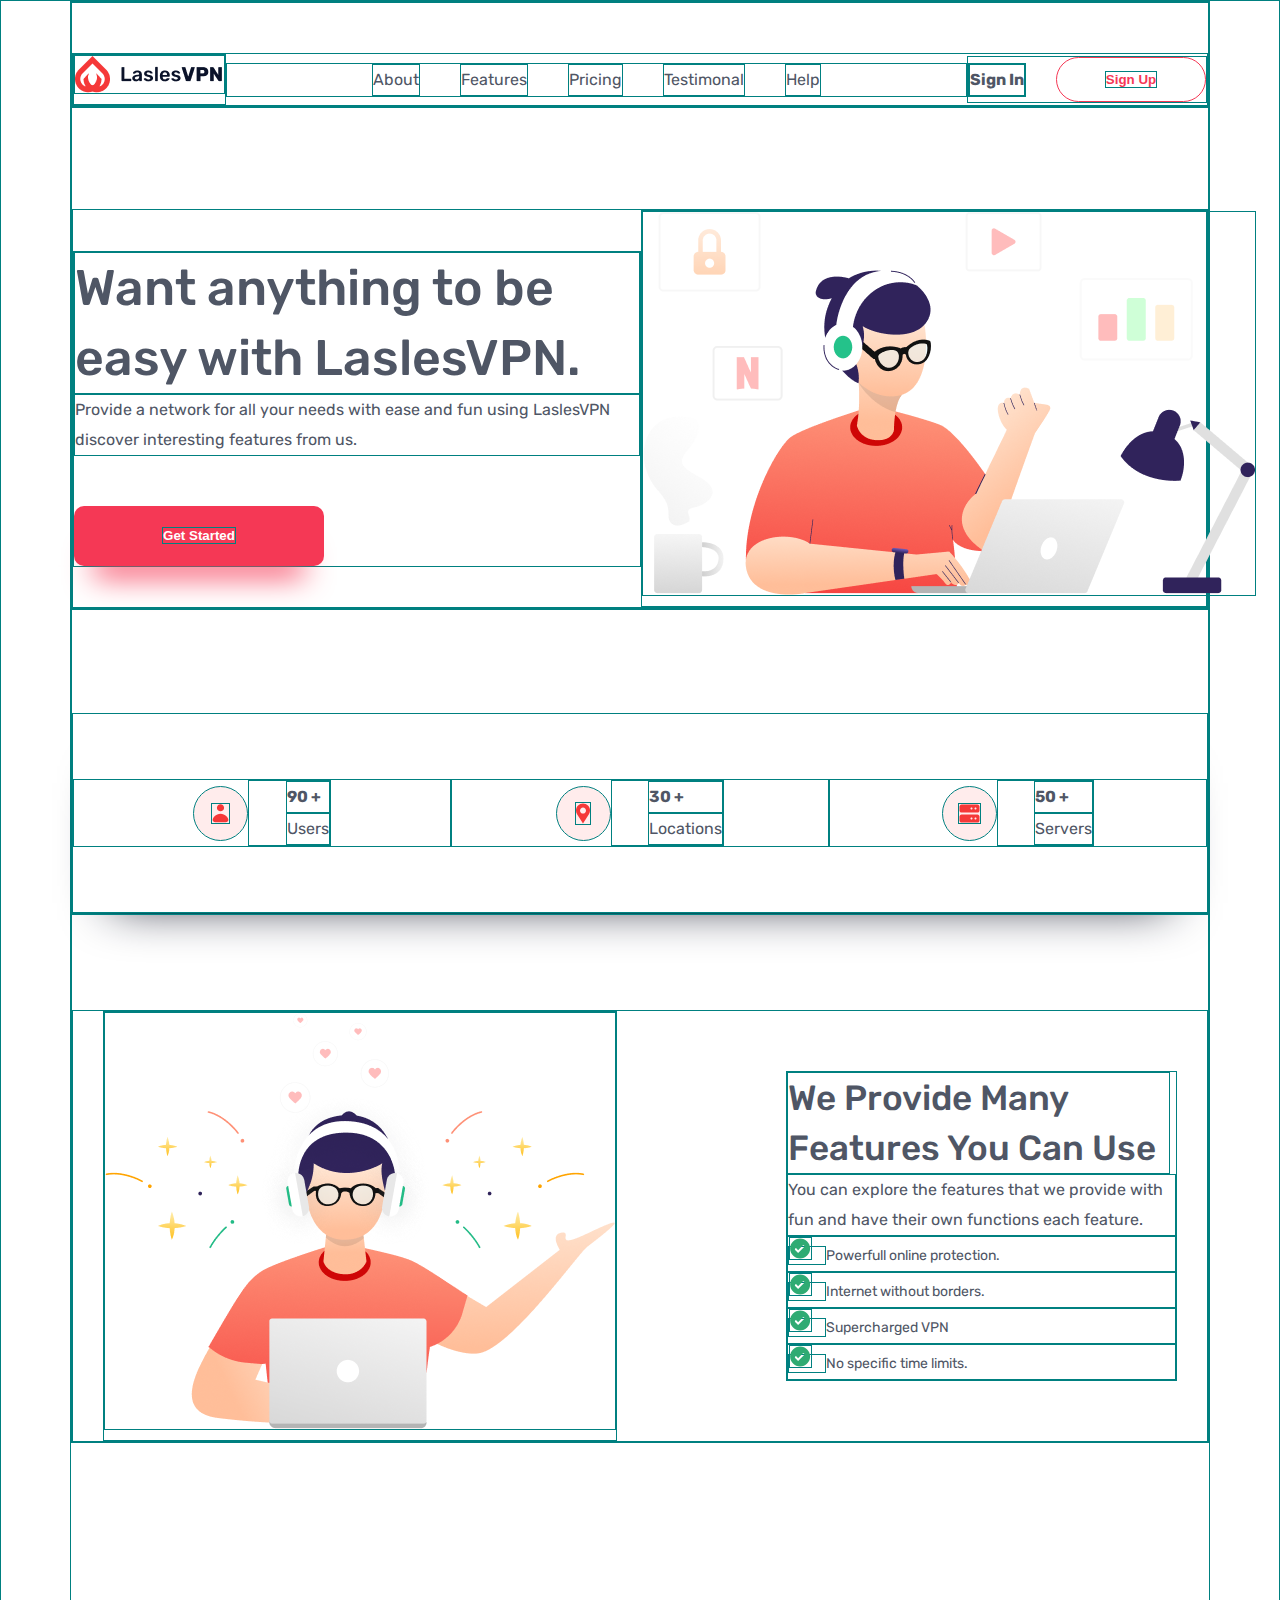
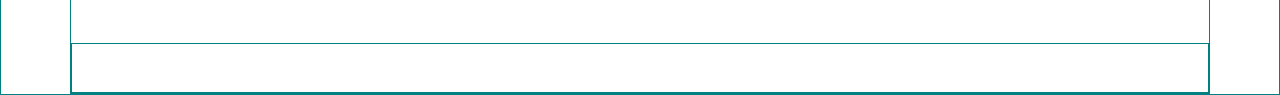
==== html/index.html @ dc52fe67 "first" ====
<!DOCTYPE html>
<html>

<head>
    <title>Page Title</title>
    <meta name="viewport" content="width=device-width, initial-scale=1.0">
    <!-- CSS only -->
    <link href="https://cdn.jsdelivr.net/npm/bootstrap@5.0.1/dist/css/bootstrap.min.css" rel="stylesheet"
        integrity="sha384-+0n0xVW2eSR5OomGNYDnhzAbDsOXxcvSN1TPprVMTNDbiYZCxYbOOl7+AMvyTG2x" crossorigin="anonymous">
    <link rel="preconnect" href="https://fonts.gstatic.com">
    <link
        href="https://fonts.googleapis.com/css2?family=Rubik:ital,wght@0,300;0,400;0,500;0,700;0,800;1,300;1,400&display=swap"
        rel="stylesheet">
    <link rel="stylesheet" href="../css/reset.css">
    <link rel="stylesheet" href="../css/layout.css">
    <link rel="stylesheet" href="../css/style.css">

</head>

<body>
    <header>

        <nav>
            <div class="logo-container">
                <img src="../images/Logo.png" alt="logo.png" />
            </div>
            <div class="nav-title-container">
                <p class="nav-title"> About</p>
                <p class="nav-title"> Features</p>
                <p class="nav-title"> Pricing</p>
                <p class="nav-title"> Testimonal</p>
                <p class="nav-title"> Help</p>
            </div>
            <div class="signin-signup-container">
                <div class="signin-container">
                    <p class="nav-title">Sign In </p>
                </div>
                <button class="signup-container">
                    <p class="nav-title ">Sign Up </p>
                </button>
            </div>

        </nav>
    </header>
    <section>
        <div class="description-container">
            <div>
                <p>
                    Want anything to be easy with LaslesVPN.
                </p>
                <p>
                    Provide a network for all your needs with ease and fun using LaslesVPN discover interesting features
                    from us.
                </p>
                <button class="">
                    <p>Get Started</p>
                </button>
            </div>
            <div>
                <img src="../images/Illustration 1.png" alt="Illustration  1.png">
            </div>

        </div>
    </section>
    <section>
        <div class="info-container">
            <div class="info-items">
                <div>
                    <img src="../images/user.svg" alt="user.svg" />
                </div>
                <div>
                    <p>
                        90 +
                    </p>
                    <p>
                        Users
                    </p>
                </div>
            </div>
            <div class="info-items">
                <div>
                    <img src="../images/marker.svg" alt="marker.svg" />
                </div>
                <div>
                    <p>
                        30 +
                    </p>
                    <p>
                        Locations
                    </p>
                </div>
            </div>
            <div class="info-items">
                <div>
                    <img src="../images/server.svg" alt="server.svg" />
                </div>
                <div>
                    <p>
                        50 +
                    </p>
                    <p>
                        Servers
                    </p>
                </div>
            </div>

        </div>
    </section>
    <section>
        <div class="features-container">
            <div>
                <img src="../images/Illustration 2.png" alt="Illustration 2.png"/>
            </div>
            <div>
                <p>We Provide Many Features You Can Use</p>
                <p>You can explore the features that we provide with fun and have their own functions each feature.</p>
                <p class="smaller"><span><img class="checkmark" src="../images/check.svg"/> </span> Powerfull online protection.</p>
                <p class="smaller"><span><img class="checkmark" src="../images/check.svg"/> </span>Internet without borders.</p>
                <p class="smaller"><span><img class="checkmark" src="../images/check.svg"/> </span> Supercharged VPN</p>
                <p class="smaller"><span><img class="checkmark" src="../images/check.svg"/> </span> No specific time limits.</p>

            </div>

        </div>
    </section>
    <div class="temp">

    </div>

</body>

</html>
---- css/layout.css ----
/* strucutre the layouts..
like header...10px;

consisten tin alll pages... */
---- css/style.css ----
/* nav */
nav{
    margin-top: 50px;
    display: flex;
    justify-content: space-between;
    align-items: center;
}
.nav-title-container{
    display: flex;
    flex-grow: 1;
    justify-content: center;
}

p.nav-title{
    margin-bottom: 0;
}

p.nav-title:not(:first-child){
    margin-left: 40px;
}

.signin-signup-container{
    display: flex;
    align-items: center;
}

.signup-container{
    height: 45px;
    width:150px;
    border: 1px solid #F53855;
    border-radius: 50px;
    margin-left: 30px;
    display: flex;
    align-items: center;
    justify-content: center;
}

.signup-container .nav-title{
    color:#F53855
}

.signin-signup-container  button{
    background-color:transparent;
}

.signin-signup-container  .nav-title{
    font-weight: bold;
}



/* description */
.description-container{
    display: flex;
    margin-top:101px;
    align-items: center;
}
.description-container div > p:first-child{
    /* display: none; */
    font-weight: 500;
    font-size: 50px;
    line-height: 70px;
}

.description-container img{
    margin-right: -50px;
}
.description-container button{
    height: 60px;
    width: 250px;
    display: flex;
    justify-content: center;
    align-items: center;
    background-color: #F53855;
    border-radius: 10px;
    border: transparent;
    margin-top: 50px;
    box-shadow: 0px 30px 30px -20px #F53855;

}

.description-container button p{
    color: white;
    font-weight: bold;
    margin-bottom: 0;

}

@media screen and (max-width: 768px) {
   .description-container{
        flex-direction: column;
    }
}



/* info-container */
.info-container{
    height: 200px;
    display: flex;
    align-items: center;
    justify-content: space-between;
    margin-top: 103px;
    box-shadow: 0px 30px 50px -40px #0D1025;
}

.info-items{
    flex:1;
    display: flex;
    justify-content: center;
    align-items: center;
}

.info-items div:first-child{
    height: 55px;
    width: 55px;
    border-radius: 70px;
    background-color:#FFECEC;
    display: flex;
    justify-content: center;
    align-items: center;

}


.info-items p{
    margin-bottom: 0;
    margin-left: 36.5px;
}
.info-items p:first-child{
    font-weight: bold;
}



/* features */

.features-container{
    margin-top: 95px;
    display: flex;
    align-items: center;
    /* justify-content: space-between; */
    padding-right: 30px;
    padding-left: 30px;
}

.features-container p:first-child{
    font-weight: 500;
    line-height: 50px;
    font-size: 35px;
    max-width: 383.41px;
}

.features-container div:nth-child(2){
    margin-left: 169px;
}
p.smaller{
    font-size: 14px;
}
.checkmark{
    margin-right: 10px;
}




.temp{
    height: 50px;
    margin-top: 200px;
}
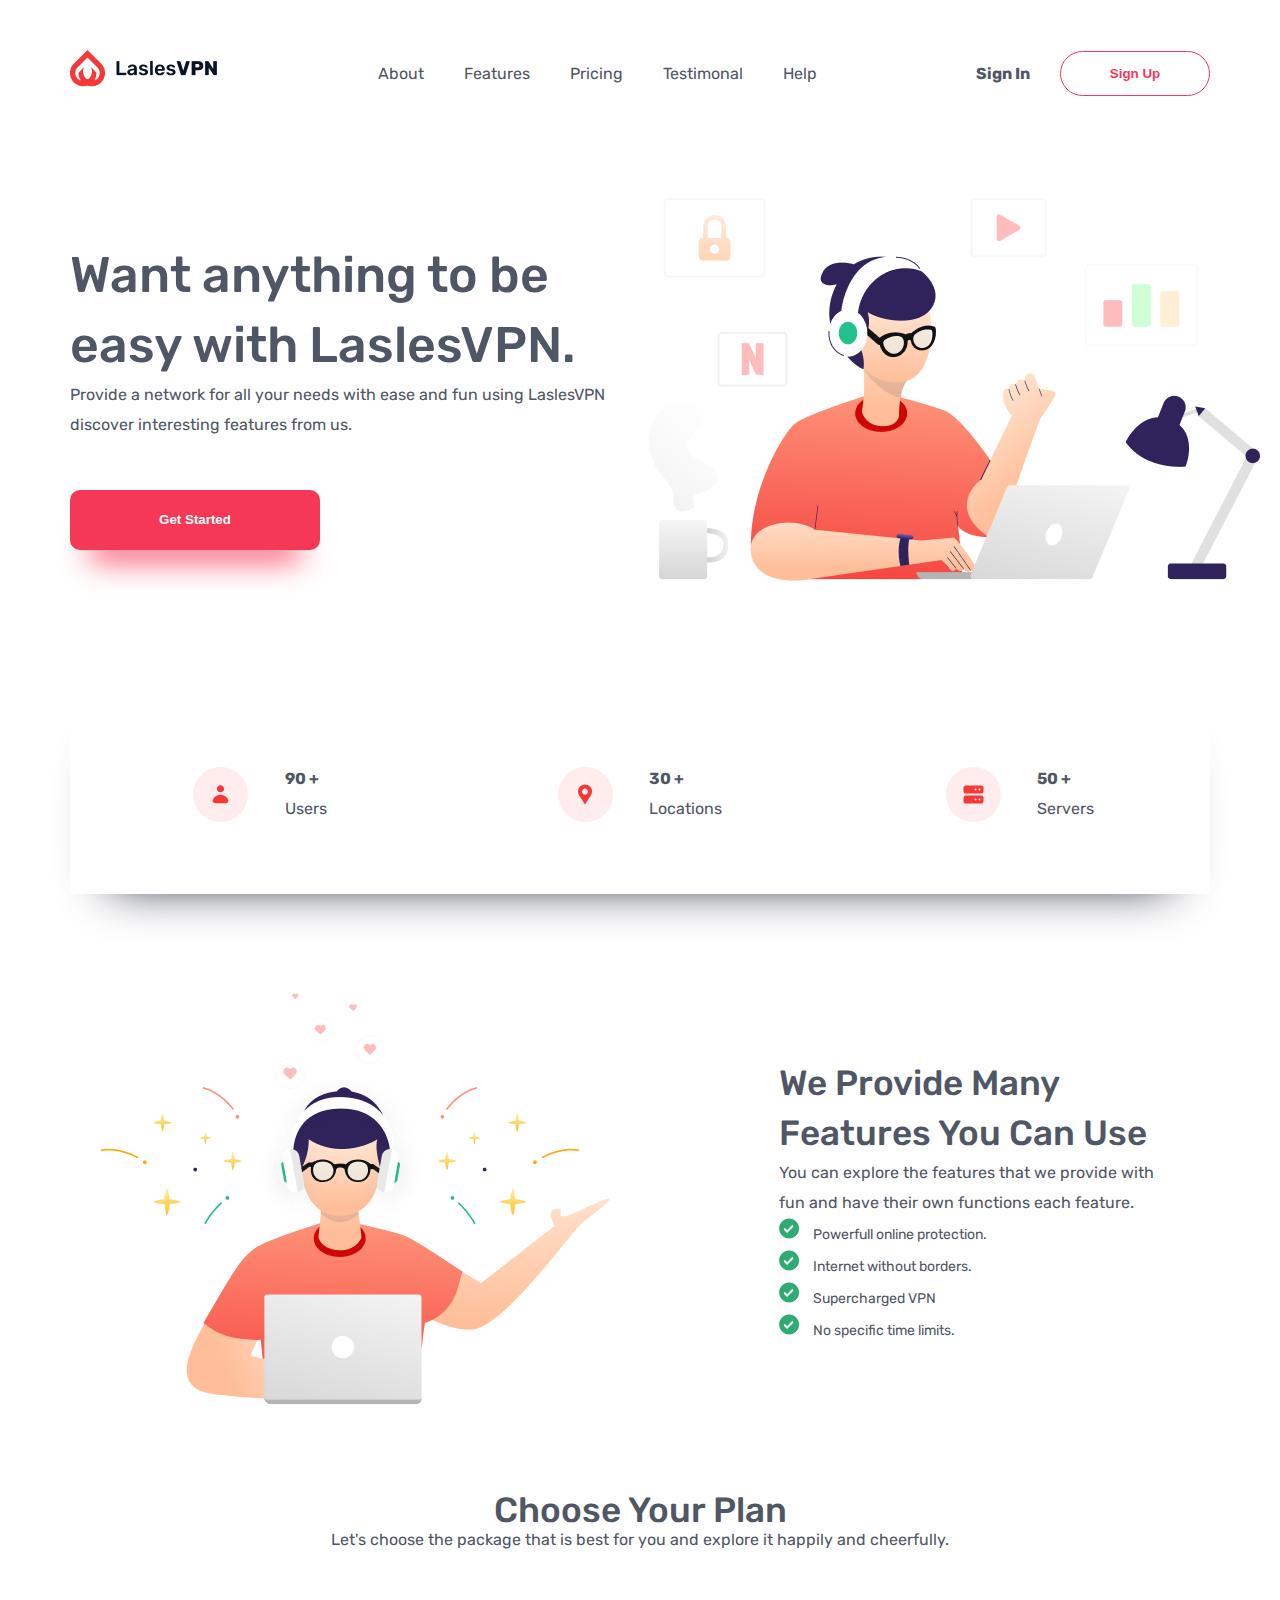
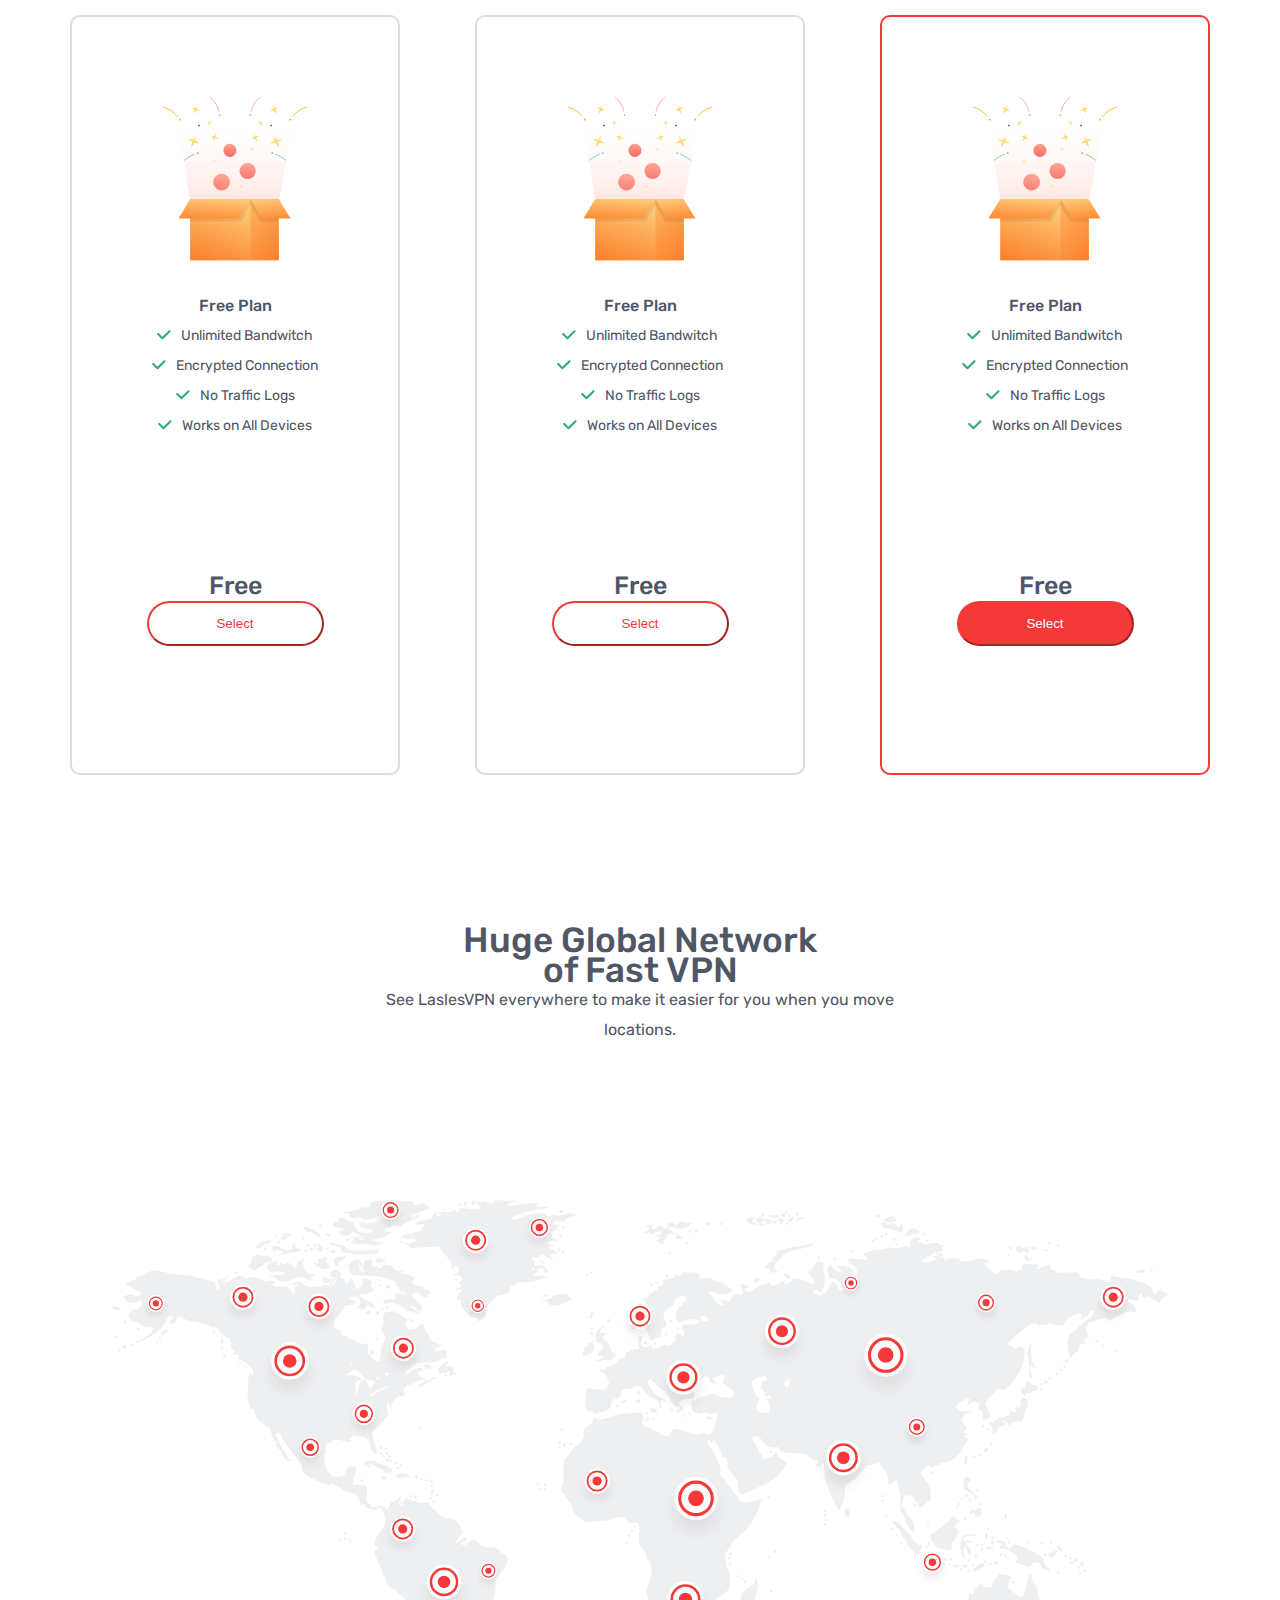
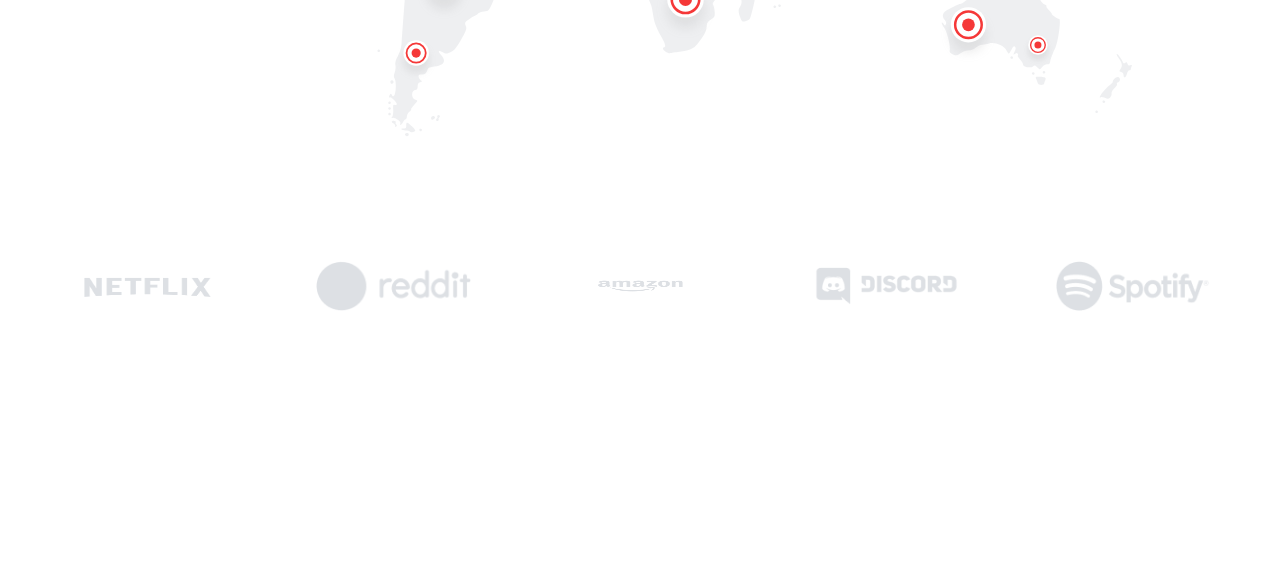
==== commit 5d513ad9: "with BEMpattern" ====
--- a/html/index.html
+++ b/html/index.html
@@ -120,9 +120,107 @@
                 <p class="smaller"><span><img class="checkmark" src="../images/check.svg"/> </span> No specific time limits.</p>
 
             </div>
-
-        </div>
-    </section>
+        </div>
+    </section>
+
+    <section>
+        <div class="plans-container "> 
+            <p class="plan--header--title">
+                Choose Your Plan
+            </p>
+            <p>
+                Let's choose the package that is best for you and explore it happily and cheerfully.
+            </p>
+
+            <div class="cards-container">
+                <div class="card-item card--border__dark">
+                    <img class="gift-image" src="../images/gift.svg" alt = "gift.svg"/>
+                    <p class="plan__title--spacing plan__title--bold">Free Plan</p> 
+                    <div class="plans--description">
+                        <p class="plan--description__small"><span><img class="checked" src="../images/checked.svg" alt="checked.svg"></span>Unlimited Bandwitch </p>
+                        <p class="plan--description__small"><span><img class="checked" src="../images/checked.svg" alt="checked.svg"></span>Encrypted Connection</p>
+                        <p class="plan--description__small"><span><img class="checked" src="../images/checked.svg" alt="checked.svg"></span>No Traffic Logs </p>
+                        <p class="plan--description__small"><span><img class="checked" src="../images/checked.svg" alt="checked.svg"></span>Works on All Devices </p>
+                    </div>
+                    <div class="plan--pricing">
+                        <p class="plan--pricing__bold plan--pricing__spacing " >Free</p>
+                        <button class="plan--button--border plan--button--size plan--button__transparent">
+                            <p class="plan--button--title__red">
+                                Select
+                            </p>
+                        </button>
+                    </div>
+                </div>
+                <div class="card-item card--border__dark">
+                    <img class="gift-image" src="../images/gift.svg" alt = "gift.svg"/>
+                    <p class="plan__title--spacing plan__title--bold">Free Plan</p> 
+                    <div class="plans--description">
+                        <p class="plan--description__small"><span><img class="checked" src="../images/checked.svg" alt="checked.svg"></span>Unlimited Bandwitch </p>
+                        <p class="plan--description__small"><span><img class="checked" src="../images/checked.svg" alt="checked.svg"></span>Encrypted Connection</p>
+                        <p class="plan--description__small"><span><img class="checked" src="../images/checked.svg" alt="checked.svg"></span>No Traffic Logs </p>
+                        <p class="plan--description__small"><span><img class="checked" src="../images/checked.svg" alt="checked.svg"></span>Works on All Devices </p>
+                    </div>
+                    <div class="plan--pricing">
+                        <p class="plan--pricing__bold plan--pricing__spacing " >Free</p>
+                        <button class="plan--button--border plan--button--size plan--button__transparent">
+                            <p class="plan--button--title__red">
+                                Select
+                            </p>
+                        </button>
+                    </div>
+                </div>
+                <div class="card-item card--border__red">
+                    <img class="gift-image" src="../images/gift.svg" alt = "gift.svg"/>
+                    <p class="plan__title--spacing plan__title--bold">Free Plan</p> 
+                    <div class="plans--description">
+                        <p class="plan--description__small"><span><img class="checked" src="../images/checked.svg" alt="checked.svg"></span>Unlimited Bandwitch </p>
+                        <p class="plan--description__small"><span><img class="checked" src="../images/checked.svg" alt="checked.svg"></span>Encrypted Connection</p>
+                        <p class="plan--description__small"><span><img class="checked" src="../images/checked.svg" alt="checked.svg"></span>No Traffic Logs </p>
+                        <p class="plan--description__small"><span><img class="checked" src="../images/checked.svg" alt="checked.svg"></span>Works on All Devices </p>
+                    </div>
+                    <div class="plan--pricing">
+                        <p class="plan--pricing__bold plan--pricing__spacing " >Free</p>
+                        <button class="plan--button--border plan--button--size plan--button__red">
+                            <p class="plan--button--title__light">
+                                Select
+                            </p>
+                        </button>
+                    </div>
+                </div>
+
+            </div>
+        </div>
+    </section>
+
+    <section>
+        <div class="network-container">
+            <div class="network--header">
+                <p class="network--header--title">
+                    Huge Global Network of Fast VPN
+                </p>
+                <p class="network--header--description">
+                    See LaslesVPN everywhere to make it easier for you when you move locations.
+                </p>
+            </div>
+            <div class="network--image">
+                <img src="../images/Huge Global.svg"/>
+            </div>
+        </div>
+    </section>
+
+    <section>
+        <div class="sponser-container">
+            <div class="sponser--image">
+                <img  class="sponser__gray" src="../images/netflix.png" alt="netflix.png"/>
+                <img  class="sponser__gray" src="../images/reddit.png" alt="reddit.png"/>
+                <img  class="sponser__gray" src="../images/amazon.png" alt="amazon.png"/>
+                <img  class="sponser__gray" src="../images/discord.png" alt="discord.png"/>
+                <img  class="sponser__gray" src="../images/spotify.png" alt="spotify.png"/>
+            </div>
+        </div>
+
+    </section>
+
     <div class="temp">
 
     </div>
--- a/css/layout.css
+++ b/css/layout.css
@@ -1,4 +1,76 @@
-/* strucutre the layouts..
-like header...10px;
 
-consisten tin alll pages... */+.plans-container{
+    margin-top: 80px;
+    text-align: center;
+}
+
+.cards-container{
+    margin-top: 60px;
+    display: flex;
+    justify-content: space-between;
+}
+
+.card-item{
+    width: 330px;
+    height: 760px;
+    display: flex;
+    flex-direction: column;
+    align-items: center;
+    padding-top: 79px;
+}
+
+.card--border__dark{
+    border:2px solid #DDDDDD;
+    border-radius: 10px;
+}
+.card--border__red{
+    border:2px solid #F53838;
+    border-radius: 10px;
+}
+
+.card-item >img{
+    height: 165px;
+    width: 144px;
+}
+
+.plans--description img{
+    margin-right: 10px;
+}
+
+
+/* network */
+
+.network-container{
+    margin-top: 150px;
+    text-align: center;
+    display: flex;
+    flex-direction: column;
+    justify-content: center;
+}
+
+.network--image img{
+    width: 1060px;
+    height: 537px;
+    margin-top: 155px;
+}
+
+.sponser-container{
+    margin-top: 114px;
+    
+}
+.sponser--image{
+    display: flex;
+    justify-content: space-between;
+    object-fit: cover;
+}
+
+
+
+/* 
+@media screen and (min-width: 768px) {
+    .cards-container{
+        width: 330px;
+        height: 760px;
+        background-color: orange;
+    }
+} */
--- a/css/style.css
+++ b/css/style.css
@@ -88,11 +88,11 @@
 
 }
 
-@media screen and (max-width: 768px) {
+/* @media screen and (max-width: 768px) {
    .description-container{
         flex-direction: column;
     }
-}
+} */
 
 
 
@@ -163,7 +163,82 @@
     margin-right: 10px;
 }
 
-
+/* carts */
+.plan--header--title{
+    font-size: 35px;
+    font-weight:500;
+}
+
+.plan__title--spacing{
+    margin-top: 30px;
+}
+.plan__title--bold{
+    font-weight: 500;
+}
+
+.plan--description__small{
+    font-size: 14px;
+}
+
+.plan--pricing{
+    display: flex;
+    flex-direction: column;
+    align-items: center;
+}
+
+.plan--pricing__bold{
+    font-weight: 500;
+    font-size: 25px;
+}
+
+.plan--pricing__spacing{
+    margin-top: 130px;
+}
+.plan--button--border{
+    border-color: #F53838;
+    border-radius: 50px;
+}
+.plan--button--size{
+    height: 45px;
+    width: 177px;
+}
+.plan--button__transparent{
+    background: transparent;
+}
+.plan--button__red{
+    background: #F53838;
+}
+.plan--button--title__red{
+    color:#F53838;
+    margin-bottom: 0;
+}
+.plan--button--title__light{
+    color:#FFFFFF;
+    margin-bottom: 0;
+}
+
+
+
+/* network */
+.network--header--title{
+    font-size: 35px;
+    font-weight: 500;
+    max-width:383px ;
+    margin-left: auto;
+    margin-right: auto;
+}
+
+.network--header--description{
+    max-width:555px ;
+    margin-left: auto;
+    margin-right: auto;
+}
+
+/* sponser */
+.sponser__gray{
+    height: 50px;
+    width: 155px;
+}
 
 
 .temp{
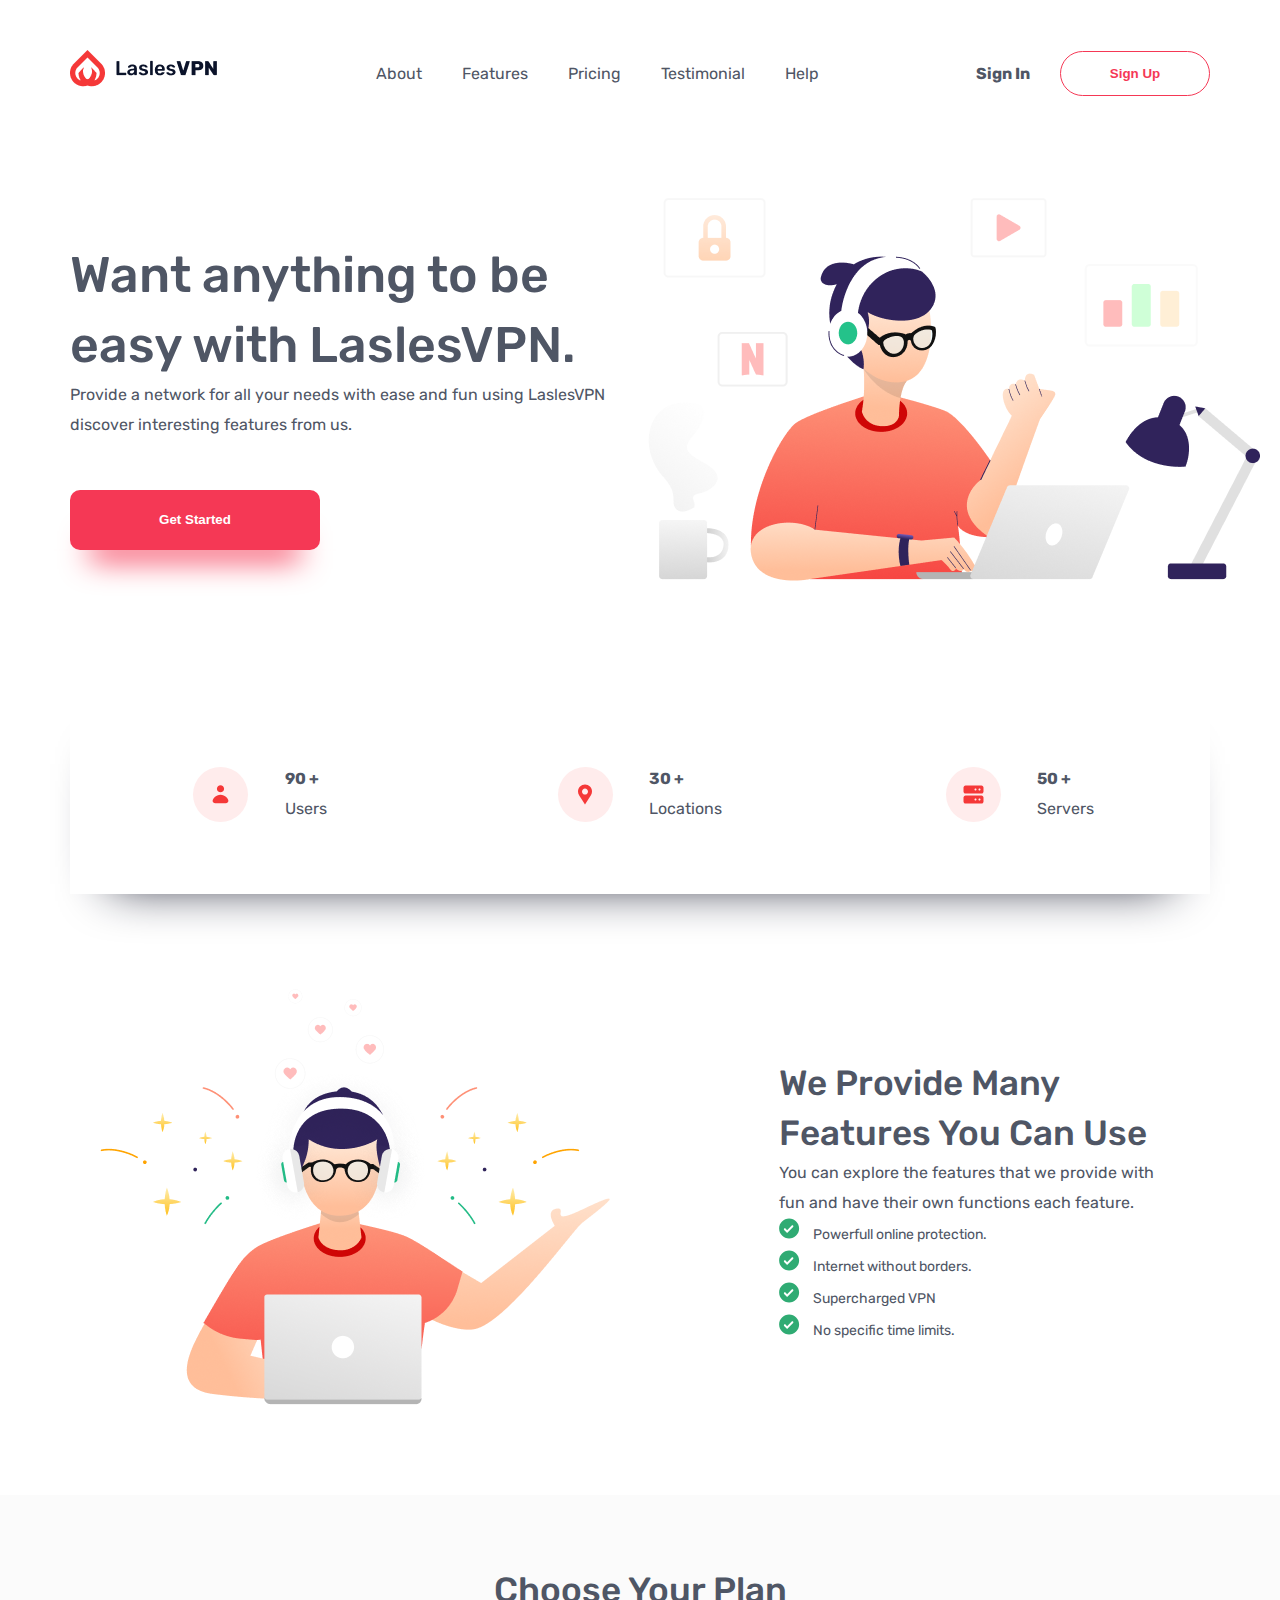
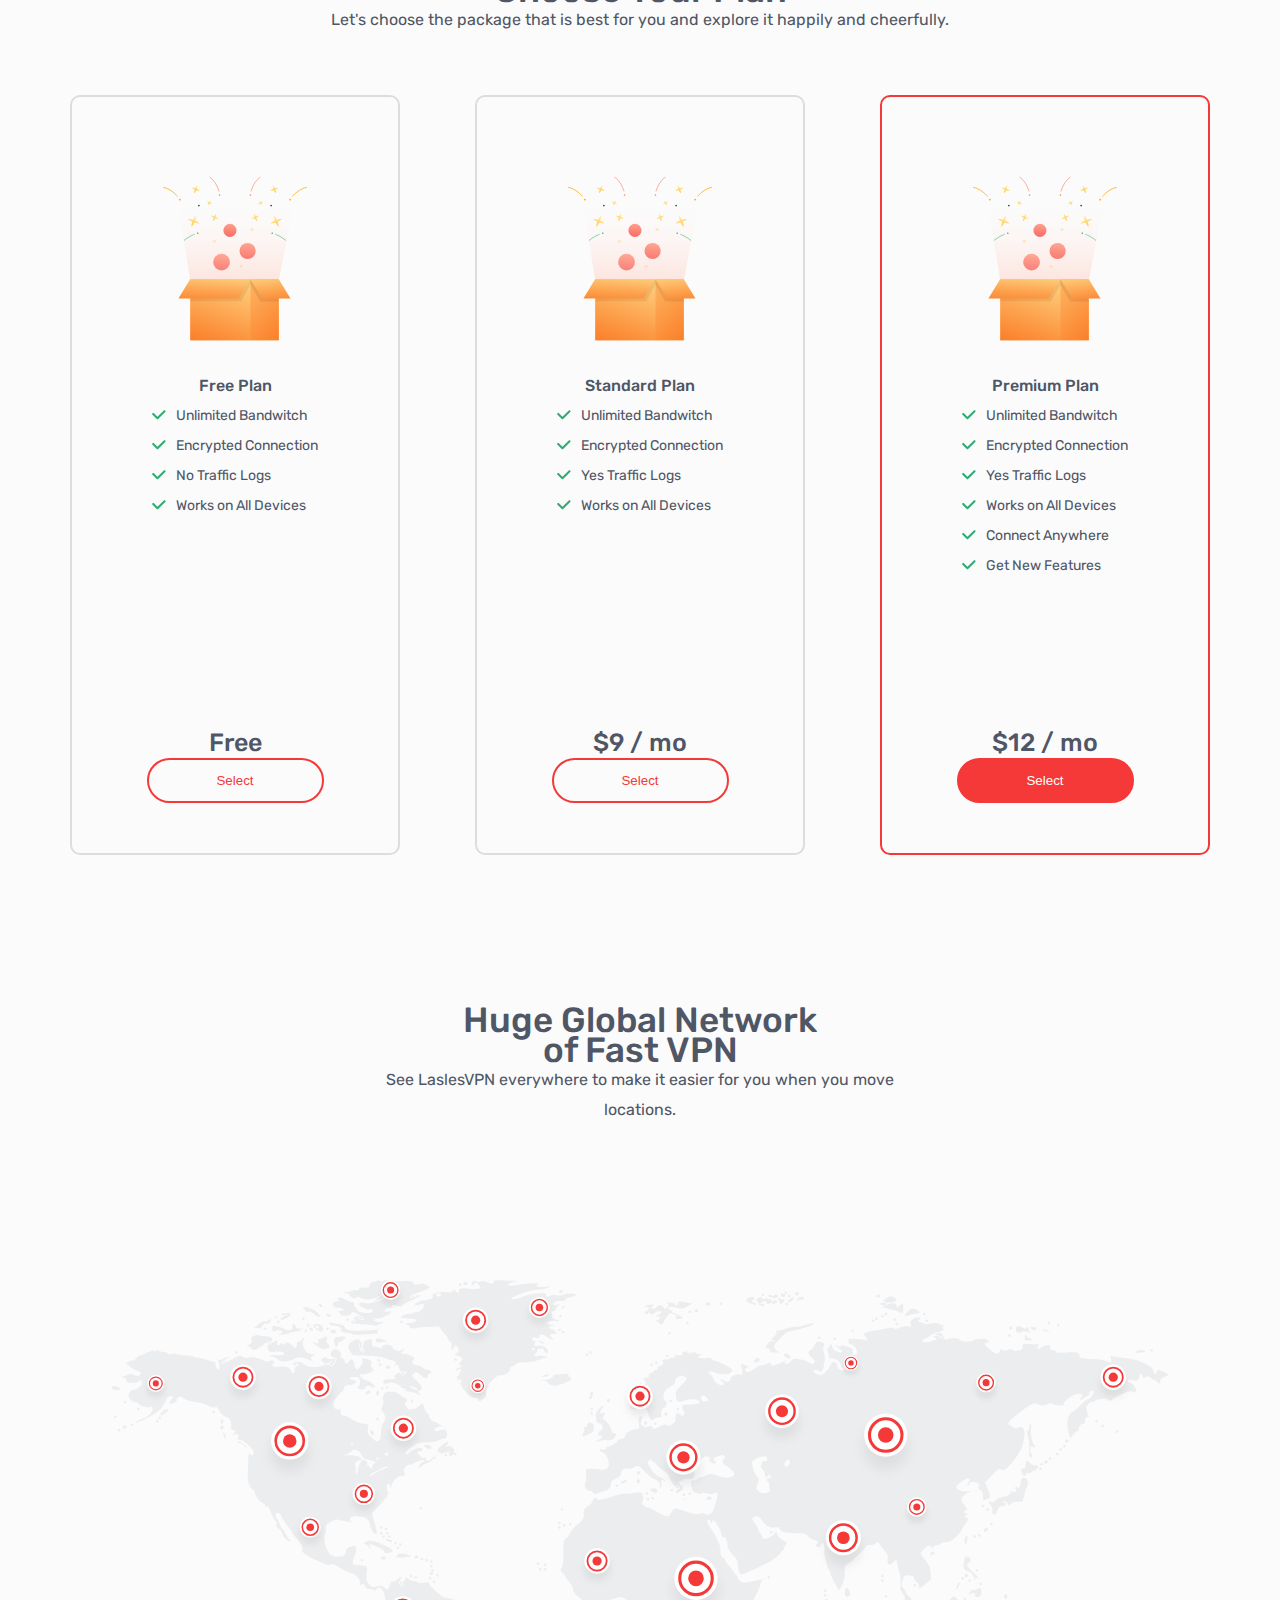
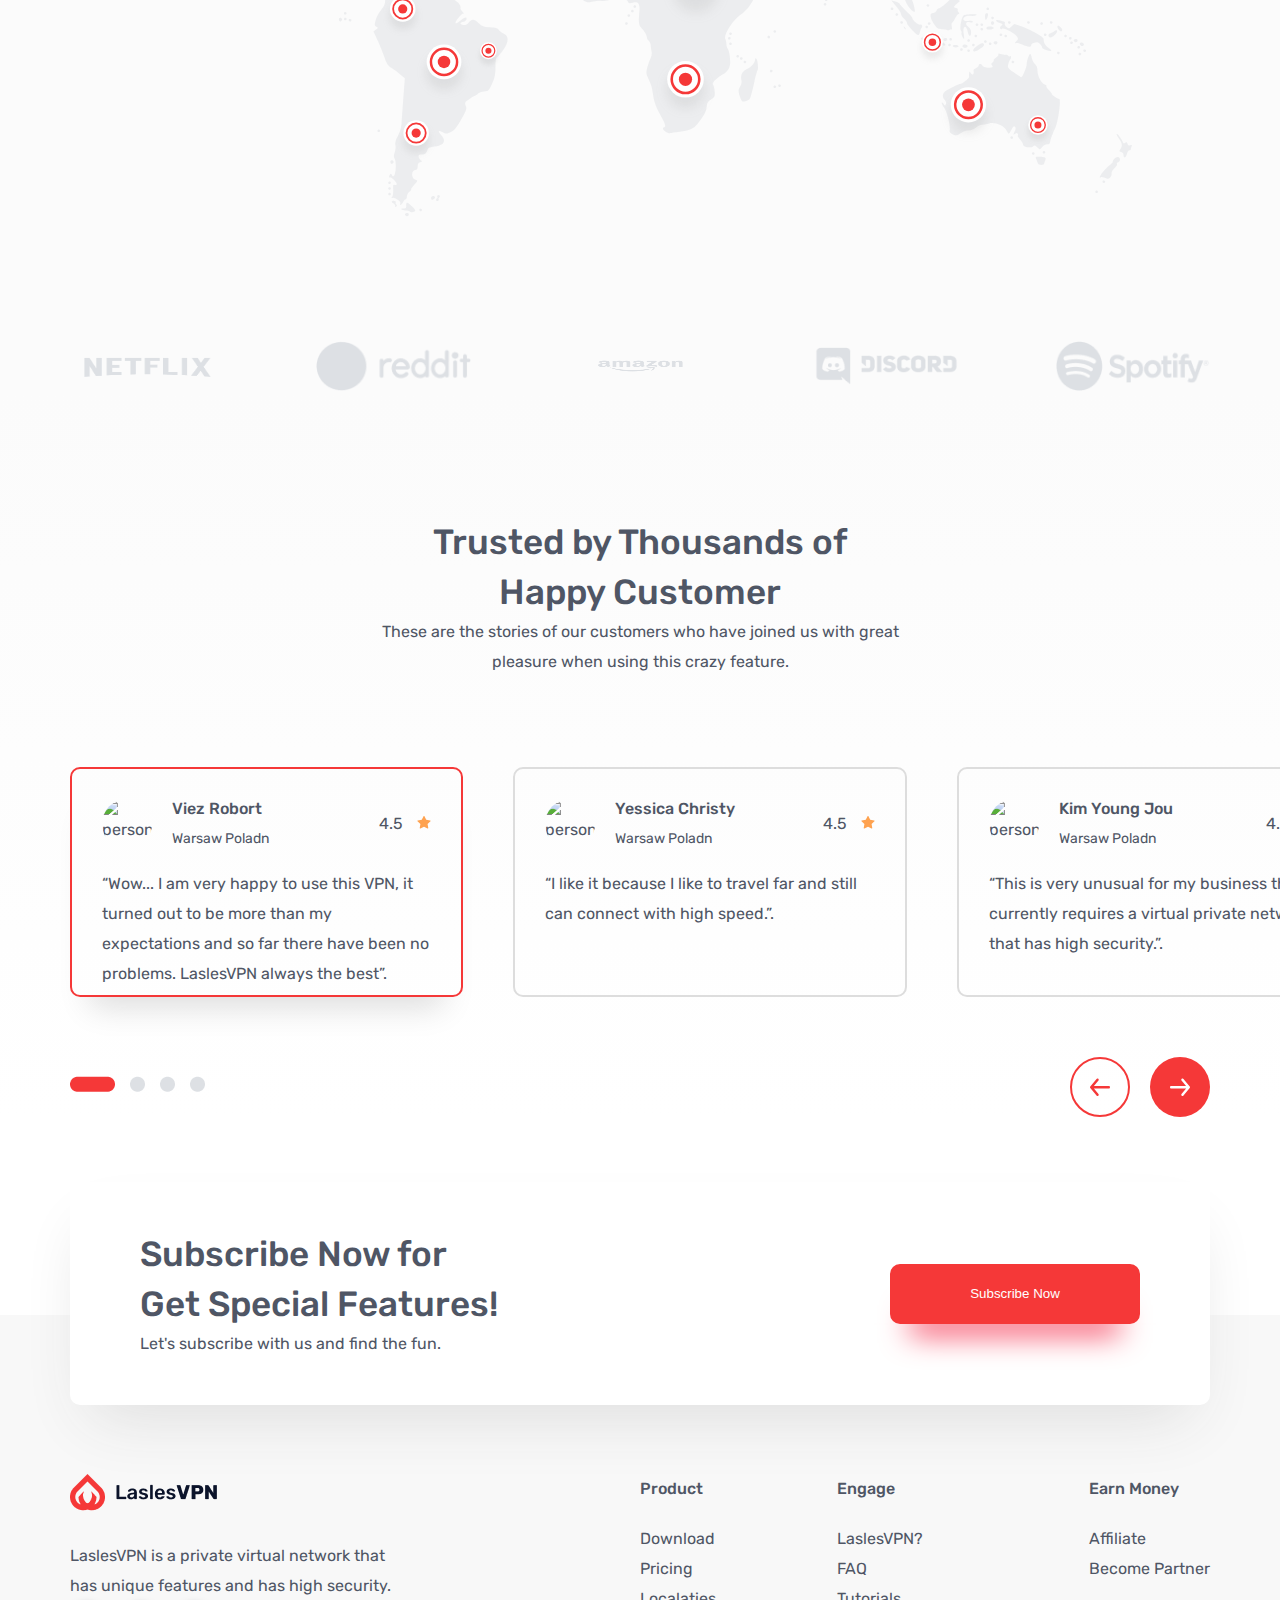
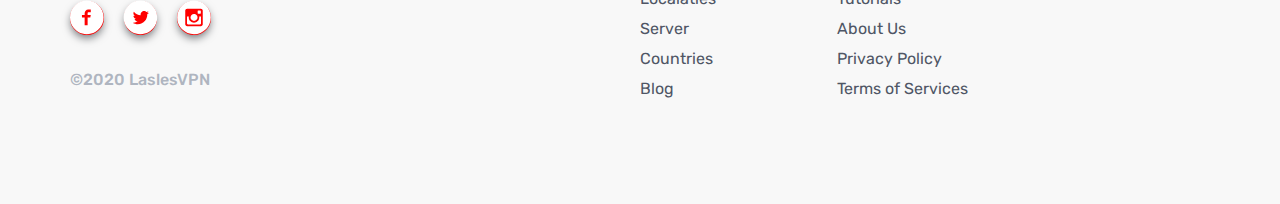
==== commit 08d7aad8: "landing page" ====
--- a/html/index.html
+++ b/html/index.html
@@ -18,32 +18,33 @@
 </head>
 
 <body>
-    <header>
-
-        <nav>
-            <div class="logo-container">
-                <img src="../images/Logo.png" alt="logo.png" />
-            </div>
-            <div class="nav-title-container">
-                <p class="nav-title"> About</p>
-                <p class="nav-title"> Features</p>
-                <p class="nav-title"> Pricing</p>
-                <p class="nav-title"> Testimonal</p>
-                <p class="nav-title"> Help</p>
-            </div>
-            <div class="signin-signup-container">
-                <div class="signin-container">
-                    <p class="nav-title">Sign In </p>
-                </div>
-                <button class="signup-container">
-                    <p class="nav-title ">Sign Up </p>
-                </button>
-            </div>
-
-        </nav>
+    <header class="">
+        <div class="section_whitespace_aside">
+            <nav>
+                <div class="logo-container">
+                    <img src="../images/Logo.png" alt="logo.png" />
+                </div>
+                <div class="nav-title-container">
+                    <p class="nav-title"> About</p>
+                    <p class="nav-title"> Features</p>
+                    <p class="nav-title"> Pricing</p>
+                    <p class="nav-title"> Testimonial</p>
+                    <p class="nav-title"> Help</p>
+                </div>
+                <div class="signin-signup-container">
+                    <div class="signin-container">
+                        <p class="nav-title">Sign In </p>
+                    </div>
+                    <button class="signup-container">
+                        <p class="nav-title ">Sign Up </p>
+                    </button>
+                </div>
+
+            </nav>
+        </div>
     </header>
     <section>
-        <div class="description-container">
+        <div class="description-container section_whitespace_aside">
             <div>
                 <p>
                     Want anything to be easy with LaslesVPN.
@@ -59,11 +60,10 @@
             <div>
                 <img src="../images/Illustration 1.png" alt="Illustration  1.png">
             </div>
-
         </div>
     </section>
     <section>
-        <div class="info-container">
+        <div class="info-container section_whitespace_aside">
             <div class="info-items">
                 <div>
                     <img src="../images/user.svg" alt="user.svg" />
@@ -106,25 +106,32 @@
 
         </div>
     </section>
-    <section>
-        <div class="features-container">
+    <section class="">
+        <div class="features-container section_whitespace_aside">
             <div>
-                <img src="../images/Illustration 2.png" alt="Illustration 2.png"/>
+                <img src="../images/Illustration 2.png" alt="Illustration 2.png" />
             </div>
             <div>
                 <p>We Provide Many Features You Can Use</p>
                 <p>You can explore the features that we provide with fun and have their own functions each feature.</p>
-                <p class="smaller"><span><img class="checkmark" src="../images/check.svg"/> </span> Powerfull online protection.</p>
-                <p class="smaller"><span><img class="checkmark" src="../images/check.svg"/> </span>Internet without borders.</p>
-                <p class="smaller"><span><img class="checkmark" src="../images/check.svg"/> </span> Supercharged VPN</p>
-                <p class="smaller"><span><img class="checkmark" src="../images/check.svg"/> </span> No specific time limits.</p>
-
-            </div>
-        </div>
-    </section>
-
-    <section>
-        <div class="plans-container "> 
+                <p class="features__size_s"><span><img class="features__checkmark_right" src="../images/check.svg" />
+                    </span> Powerfull online
+                    protection.</p>
+                <p class="features__size_s"><span><img class="features__checkmark_right" src="../images/check.svg" />
+                    </span>Internet without
+                    borders.</p>
+                <p class="features__size_s"><span><img class="features__checkmark_right" src="../images/check.svg" />
+                    </span> Supercharged VPN
+                </p>
+                <p class="features__size_s"><span><img class="features__checkmark_right" src="../images/check.svg" />
+                    </span> No specific time
+                    limits.</p>
+            </div>
+        </div>
+    </section>
+
+    <section class="section__plan">
+        <div class="plans-container section_whitespace_aside">
             <p class="plan--header--title">
                 Choose Your Plan
             </p>
@@ -133,54 +140,75 @@
             </p>
 
             <div class="cards-container">
-                <div class="card-item card--border__dark">
-                    <img class="gift-image" src="../images/gift.svg" alt = "gift.svg"/>
-                    <p class="plan__title--spacing plan__title--bold">Free Plan</p> 
-                    <div class="plans--description">
-                        <p class="plan--description__small"><span><img class="checked" src="../images/checked.svg" alt="checked.svg"></span>Unlimited Bandwitch </p>
-                        <p class="plan--description__small"><span><img class="checked" src="../images/checked.svg" alt="checked.svg"></span>Encrypted Connection</p>
-                        <p class="plan--description__small"><span><img class="checked" src="../images/checked.svg" alt="checked.svg"></span>No Traffic Logs </p>
-                        <p class="plan--description__small"><span><img class="checked" src="../images/checked.svg" alt="checked.svg"></span>Works on All Devices </p>
-                    </div>
-                    <div class="plan--pricing">
-                        <p class="plan--pricing__bold plan--pricing__spacing " >Free</p>
-                        <button class="plan--button--border plan--button--size plan--button__transparent">
-                            <p class="plan--button--title__red">
+                <div class="card-item card__border_dark">
+                    <img class="gift-image" src="../images/gift.svg" alt="gift.svg" />
+                    <p class="plan__title_spacing plan__title_bold">Free Plan</p>
+                    <div class="plans__description">
+                        <p class="plan__description_small"><span><img class="checked" src="../images/checked.svg"
+                                    alt="checked.svg"></span>Unlimited Bandwitch </p>
+                        <p class="plan__description_small"><span><img class="checked" src="../images/checked.svg"
+                                    alt="checked.svg"></span>Encrypted Connection</p>
+                        <p class="plan__description_small"><span><img class="checked" src="../images/checked.svg"
+                                    alt="checked.svg"></span>No Traffic Logs </p>
+                        <p class="plan__description_small"><span><img class="checked" src="../images/checked.svg"
+                                    alt="checked.svg"></span>Works on All Devices </p>
+                    </div>
+                    <div class="plan__pricing">
+                        <p class="plan__pricing_bold plan__pricing_spacing ">Free</p>
+                        <button class="plan__button__border plan__button_size plan__button_transparent">
+                            <p class="plan__button__title_red">
                                 Select
                             </p>
                         </button>
                     </div>
                 </div>
-                <div class="card-item card--border__dark">
-                    <img class="gift-image" src="../images/gift.svg" alt = "gift.svg"/>
-                    <p class="plan__title--spacing plan__title--bold">Free Plan</p> 
-                    <div class="plans--description">
-                        <p class="plan--description__small"><span><img class="checked" src="../images/checked.svg" alt="checked.svg"></span>Unlimited Bandwitch </p>
-                        <p class="plan--description__small"><span><img class="checked" src="../images/checked.svg" alt="checked.svg"></span>Encrypted Connection</p>
-                        <p class="plan--description__small"><span><img class="checked" src="../images/checked.svg" alt="checked.svg"></span>No Traffic Logs </p>
-                        <p class="plan--description__small"><span><img class="checked" src="../images/checked.svg" alt="checked.svg"></span>Works on All Devices </p>
-                    </div>
-                    <div class="plan--pricing">
-                        <p class="plan--pricing__bold plan--pricing__spacing " >Free</p>
-                        <button class="plan--button--border plan--button--size plan--button__transparent">
-                            <p class="plan--button--title__red">
+                <div class="card-item card__border_dark">
+                    <img class="gift-image" src="../images/gift.svg" alt="gift.svg" />
+                    <p class="plan__title_spacing plan__title_bold">Standard Plan</p>
+                    <div class="plans__description">
+                        <p class="plan__description_small"><span><img class="checked" src="../images/checked.svg"
+                                    alt="checked.svg"></span>Unlimited Bandwitch </p>
+                        <p class="plan__description_small"><span><img class="checked" src="../images/checked.svg"
+                                    alt="checked.svg"></span>Encrypted Connection</p>
+                        <p class="plan__description_small"><span><img class="checked" src="../images/checked.svg"
+                                    alt="checked.svg"></span>Yes Traffic Logs </p>
+                        <p class="plan__description_small"><span><img class="checked" src="../images/checked.svg"
+                                    alt="checked.svg"></span>Works on All Devices </p>
+
+                    </div>
+                    <div class="plan__pricing">
+                        <p class="plan__pricing_bold plan__pricing_spacing ">$9 / <span
+                                class="plan__pricing_gray">mo</span></p>
+                        <button class="plan__button__border plan__button_size plan__button_transparent">
+                            <p class="plan__button__title_red">
                                 Select
                             </p>
                         </button>
                     </div>
                 </div>
-                <div class="card-item card--border__red">
-                    <img class="gift-image" src="../images/gift.svg" alt = "gift.svg"/>
-                    <p class="plan__title--spacing plan__title--bold">Free Plan</p> 
-                    <div class="plans--description">
-                        <p class="plan--description__small"><span><img class="checked" src="../images/checked.svg" alt="checked.svg"></span>Unlimited Bandwitch </p>
-                        <p class="plan--description__small"><span><img class="checked" src="../images/checked.svg" alt="checked.svg"></span>Encrypted Connection</p>
-                        <p class="plan--description__small"><span><img class="checked" src="../images/checked.svg" alt="checked.svg"></span>No Traffic Logs </p>
-                        <p class="plan--description__small"><span><img class="checked" src="../images/checked.svg" alt="checked.svg"></span>Works on All Devices </p>
-                    </div>
-                    <div class="plan--pricing">
-                        <p class="plan--pricing__bold plan--pricing__spacing " >Free</p>
-                        <button class="plan--button--border plan--button--size plan--button__red">
+                <div class="card-item card__border_red">
+                    <img class="gift-image" src="../images/gift.svg" alt="gift.svg" />
+                    <p class="plan__title_spacing plan__title_bold">Premium Plan</p>
+                    <div class="plans__description">
+                        <p class="plan__description_small"><span><img class="checked" src="../images/checked.svg"
+                                    alt="checked.svg"></span>Unlimited Bandwitch </p>
+                        <p class="plan__description_small"><span><img class="checked" src="../images/checked.svg"
+                                    alt="checked.svg"></span>Encrypted Connection</p>
+                        <p class="plan__description_small"><span><img class="checked" src="../images/checked.svg"
+                                    alt="checked.svg"></span>Yes Traffic Logs </p>
+                        <p class="plan__description_small"><span><img class="checked" src="../images/checked.svg"
+                                    alt="checked.svg"></span>Works on All Devices </p>
+                        <p class="plan__description_small"><span><img class="checked" src="../images/checked.svg"
+                                    alt="checked.svg"></span>Connect Anywhere </p>
+                        <p class="plan__description_small"><span><img class="checked" src="../images/checked.svg"
+                                    alt="checked.svg"></span>Get New Features </p>
+
+
+                    </div>
+                    <div class="plan__pricing">
+                        <p class="plan__pricing_bold plan__pricing_spacing ">$12 / <span
+                                class="plan__pricing_gray">mo</span></p>
+                        <button class="plan__button__border plan__button_size plan--button__red">
                             <p class="plan--button--title__light">
                                 Select
                             </p>
@@ -192,39 +220,209 @@
         </div>
     </section>
 
-    <section>
-        <div class="network-container">
-            <div class="network--header">
-                <p class="network--header--title">
+    <section class="section__network">
+        <div class="network-container section_whitespace_aside">
+            <div class="network__header">
+                <p class="network__header--title">
                     Huge Global Network of Fast VPN
                 </p>
-                <p class="network--header--description">
+                <p class="network__header__description">
                     See LaslesVPN everywhere to make it easier for you when you move locations.
                 </p>
             </div>
-            <div class="network--image">
-                <img src="../images/Huge Global.svg"/>
-            </div>
-        </div>
-    </section>
-
-    <section>
-        <div class="sponser-container">
+            <div class="network__image">
+                <img src="../images/Huge Global.svg" />
+            </div>
+        </div>
+    </section>
+
+    <section class="section__sponser">
+        <div class="sponser-container section_whitespace_aside">
             <div class="sponser--image">
-                <img  class="sponser__gray" src="../images/netflix.png" alt="netflix.png"/>
-                <img  class="sponser__gray" src="../images/reddit.png" alt="reddit.png"/>
-                <img  class="sponser__gray" src="../images/amazon.png" alt="amazon.png"/>
-                <img  class="sponser__gray" src="../images/discord.png" alt="discord.png"/>
-                <img  class="sponser__gray" src="../images/spotify.png" alt="spotify.png"/>
-            </div>
-        </div>
-
-    </section>
-
-    <div class="temp">
-
-    </div>
-
+                <img class="sponser__gray" src="../images/netflix.png" alt="netflix.png" />
+                <img class="sponser__gray" src="../images/reddit.png" alt="reddit.png" />
+                <img class="sponser__gray" src="../images/amazon.png" alt="amazon.png" />
+                <img class="sponser__gray" src="../images/discord.png" alt="discord.png" />
+                <img class="sponser__gray" src="../images/spotify.png" alt="spotify.png" />
+            </div>
+        </div>
+    </section>
+    <section class="section__testimonial">
+        <div class="testimonials section_whitespace_aside">
+            <div class="testimonials-header">
+                <p class="testimonials-header-title">
+                    Trusted by Thousands of Happy Customer
+                </p>
+                <p class="testimonials-header-description">
+                    These are the stories of our customers who have joined us with great pleasure when using this crazy
+                    feature.
+                </p>
+            </div>
+            <div class="testimonials-card-container">
+                <div class="testimonials-card  testimonials__card_red testimonials__card_active">
+                    <div class="testimonials-card__profile">
+                        <img class="testimonials-card__image-profile_size_s"
+                            src="https://thispersondoesnotexist.com/image" alt="person.jpg" />
+                        <div class="testimonials-card__profile-info">
+                            <p class="testimonials-card__profile-info-title">Viez Robort</p>
+                            <p class="testimonials-card__profile-info-address">Warsaw Poladn</p>
+                        </div>
+                        <p class="testimonials-card__profile-rating"> 4.5 <span><img
+                                    class="testimonials-card__image-star" src="../images/star.svg" /></span></p>
+                    </div>
+                    <p class="testimonials-card__testimonial-description">
+                        “Wow... I am very happy to use this VPN, it turned out to be more than my expectations and
+                        so far there have been no problems. LaslesVPN always the best”.
+                    </p>
+                </div>
+                <div class="testimonials-card  testimonials-card_gray">
+                    <div class="testimonials-card__profile">
+                        <img class="testimonials-card__image-profile_size_s"
+                            src="https://thispersondoesnotexist.com/image" alt="person.jpg" />
+                        <div class="testimonials-card__profile-info">
+                            <p class="testimonials-card__profile-info-title">Yessica Christy</p>
+                            <p class="testimonials-card__profile-info-address">Warsaw Poladn</p>
+                        </div>
+                        <p class="testimonials-card__profile-rating"> 4.5 <span><img
+                                    class="testimonials-card__image-star" src="../images/star.svg" /></span></p>
+                    </div>
+                    <p class="testimonials-card__testimonial-description">
+                        “I like it because I like to travel far and still can connect with high speed.”.
+                    </p>
+                </div>
+                <div class="testimonials-card  testimonials-card_gray">
+                    <div class="testimonials-card__profile">
+                        <img class="testimonials-card__image-profile_size_s"
+                            src="https://thispersondoesnotexist.com/image" alt="person.jpg" />
+                        <div class="testimonials-card__profile-info">
+                            <p class="testimonials-card__profile-info-title">Kim Young Jou</p>
+                            <p class="testimonials-card__profile-info-address">Warsaw Poladn</p>
+                        </div>
+                        <p class="testimonials-card__profile-rating"> 4.5 <span><img
+                                    class="testimonials-card__image-star" src="../images/star.svg" /></span></p>
+                    </div>
+                    <p class="testimonials-card__testimonial-description">
+                        “This is very unusual for my business that currently requires a virtual private network that has
+                        high security.”.
+                    </p>
+                </div>
+            </div>
+
+            <div class="testimonials-direction">
+                <div class="testimonials-direction-grop">
+                    <img src="../images/Group 1300.png" />
+                </div>
+                <div class="testimonials-direction-buttons">
+                    <div class="testimonials-direction-button-left-container">
+                        <img src="../images/left.svg" />
+                    </div>
+                    <div class="testimonials-direction-button-right-container">
+                        <img class="testimonials-direction-button_white" src="../images/right.svg" />
+                    </div>
+                </div>
+
+            </div>
+        </div>
+
+    </section>
+
+    <section class="subscription-section">
+        <div class="subscription section_whitespace_aside">
+            <div class="">
+                <p class="subscription-info-title">Subscribe Now for Get Special Features!</p>
+                <p class="subscription-info-description">Let's subscribe with us and find the fun.</p>
+            </div>
+            <button class="subscription-button">
+                Subscribe Now
+            </button>
+        </div>
+    </section>
+    <footer class="footer-section">
+        <div class="footer">
+            <div class="footer-left">
+                <img src="../images/Logo.png" />
+                <p class="footer__description">LaslesVPN is a private virtual network that has unique features and has
+                    high
+                    security.</p>
+                <div class="footer__social-container">
+                    <div class="footer__social">
+                        <img class="footer__social-logo" src="../images/facebook.svg" />
+                    </div>
+                    <div class="footer__social">
+                        <img src="../images/twitter.svg" />
+                    </div>
+                    <div class="footer__social">
+                        <img src="../images/insta.svg" />
+                    </div>
+                </div>
+                <div class="footer__copyright">
+                    <p>©2020 LaslesVPN</p>
+                </div>
+            </div>
+            <div class="footer-right">
+                <div class="footer-right-one">
+                    <p class="footer-right__title">Product</p>
+                    <ul class="footer-right__items-container">
+                        <li class="footer-right__items">
+                            Download
+                        </li>
+                        <li class="footer-right__items">
+                            Pricing
+                        </li>
+                        <li class="footer-right__items">
+                            Localaties
+                        </li>
+                        <li class="footer-right__items">
+                            Server
+                        </li>
+                        <li class="footer-right__items">
+                            Countries
+                        </li>
+                        <li class="footer-right__items">
+                            Blog
+                        </li>
+                    </ul>
+                </div>
+                <div class="footer-right-one">
+                    <p class="footer-right__title">Engage</p>
+                    <ul class="footer-right__items-container">
+                        <li class="footer-right__items">
+                            LaslesVPN?
+                        </li>
+                        <li class="footer-right__items">
+                            FAQ
+                        </li>
+                        <li class="footer-right__items">
+                            Tutorials
+                        </li>
+                        <li class="footer-right__items">
+                            About Us
+                        </li>
+                        <li class="footer-right__items">
+                            Privacy Policy
+                        </li>
+                        <li class="footer-right__items">
+                            Terms of Services
+                        </li>
+                    </ul>
+                </div>
+                <div class="footer-right-one">
+                    <p class="footer-right__title">Earn Money</p>
+                    <ul class="footer-right__items-container">
+                        <li class="footer-right__items">
+                            Affiliate
+                        </li>
+                        <li class="footer-right__items">
+                            Become Partner
+                        </li>
+                    </ul>
+                </div>
+            </div>
+        </div>
+        <div>
+
+        </div>
+    </footer>
 </body>
 
 </html>--- a/css/layout.css
+++ b/css/layout.css
@@ -1,7 +1,21 @@
+.section_whitespace_aside{
+    max-width: 1140px;
+    margin-right: auto;
+    margin-left: auto;
+}
+
+.section__plan,.section__network,.section__sponser{
+    background-color: #FBFBFB;
+}
+
+.section__testimonial{
+      background: linear-gradient(#FBFBFB,white);
+}
 
 .plans-container{
     margin-top: 80px;
     text-align: center;
+    padding-top: 80px;
 }
 
 .cards-container{
@@ -19,11 +33,11 @@
     padding-top: 79px;
 }
 
-.card--border__dark{
+.card__border_dark{
     border:2px solid #DDDDDD;
     border-radius: 10px;
 }
-.card--border__red{
+.card__border_red{
     border:2px solid #F53838;
     border-radius: 10px;
 }
@@ -32,8 +46,11 @@
     height: 165px;
     width: 144px;
 }
+.plans__description{
+    text-align: left;
+}
 
-.plans--description img{
+.plans__description img{
     margin-right: 10px;
 }
 
@@ -41,21 +58,21 @@
 /* network */
 
 .network-container{
-    margin-top: 150px;
+    padding-top: 150px;
     text-align: center;
     display: flex;
     flex-direction: column;
     justify-content: center;
 }
 
-.network--image img{
+.network__image img{
     width: 1060px;
     height: 537px;
     margin-top: 155px;
 }
 
 .sponser-container{
-    margin-top: 114px;
+    padding-top: 114px;
     
 }
 .sponser--image{
@@ -74,3 +91,103 @@
         background-color: orange;
     }
 } */
+
+
+/* testimonials */
+
+.testimonials{
+    padding-top: 126px;
+}
+
+.testimonials-header{
+    display: flex;
+    flex-direction: column;
+    align-items: center;
+    text-align: center;
+}
+
+.testimonials-card-container{
+    width: 100vw;
+    display: flex;
+}
+
+.testimonials-card{
+    width: 400px;
+    height: 230px;
+    border: 2px solid;
+    border-radius: 10px;
+    padding: 30px;
+    margin-top: 90px;
+    float: left;
+}
+
+.testimonials-direction{
+    margin-top: 60px;
+    display: flex;
+    justify-content: space-between;
+    align-items: center;
+}
+
+
+/* subscription */
+.subscription{
+    margin-top: 65px;
+    height: 223px;
+    margin-left: auto;
+    margin-right: auto;
+    padding:58px 70px 58px 70px;
+    display: flex;
+    justify-content: space-between;
+    align-items: center;
+    background-color: #FFFFFF;
+    border-radius: 10px;
+    box-shadow: 0px 30px 65px -20px #DDDDDD;
+}
+
+
+.subscription-section{
+    z-index: 10;
+    position: relative;
+}
+
+.footer-section{
+    z-index: 5;
+    background-color: #F8F8F8;
+    margin-top: -90px;
+    width: 100%;
+    position: absolute;
+    left:0;
+    padding-bottom: 100px;
+}
+.footer{
+    margin-top: 159px;
+    width: 1140px;
+    margin-right: auto;
+    margin-left:auto;
+    display: flex;
+    justify-content: space-between;
+}
+.footer-left{
+    flex: 1;
+}
+.footer-right{
+    flex: 1;
+    display: flex;
+    justify-content:space-between;
+}
+
+.footer-right__title{
+    font-weight: 500;
+    margin-bottom: 20px;
+}
+
+.footer-right__items-container{
+    padding: 0;
+}
+
+.footer-right__items{
+    list-style-type: none;
+    font-weight: 400;
+}
+
+
--- a/css/style.css
+++ b/css/style.css
@@ -1,6 +1,3 @@
-
-
-/* nav */
 nav{
     margin-top: 50px;
     display: flex;
@@ -58,7 +55,6 @@
     align-items: center;
 }
 .description-container div > p:first-child{
-    /* display: none; */
     font-weight: 500;
     font-size: 50px;
     line-height: 70px;
@@ -124,7 +120,6 @@
 
 }
 
-
 .info-items p{
     margin-bottom: 0;
     margin-left: 36.5px;
@@ -133,15 +128,12 @@
     font-weight: bold;
 }
 
-
-
 /* features */
 
 .features-container{
     margin-top: 95px;
     display: flex;
     align-items: center;
-    /* justify-content: space-between; */
     padding-right: 30px;
     padding-left: 30px;
 }
@@ -156,10 +148,10 @@
 .features-container div:nth-child(2){
     margin-left: 169px;
 }
-p.smaller{
+p.features__size_s{
     font-size: 14px;
 }
-.checkmark{
+.features__checkmark_right{
     margin-right: 10px;
 }
 
@@ -169,46 +161,49 @@
     font-weight:500;
 }
 
-.plan__title--spacing{
+.plan__title_spacing{
     margin-top: 30px;
 }
-.plan__title--bold{
-    font-weight: 500;
-}
-
-.plan--description__small{
+.plan__title_bold{
+    font-weight: 500;
+}
+
+.plan__description_small{
     font-size: 14px;
 }
 
-.plan--pricing{
+.plan__pricing{
     display: flex;
     flex-direction: column;
     align-items: center;
-}
-
-.plan--pricing__bold{
+    flex-grow: 1;
+    justify-content: flex-end;
+    margin-bottom: 50px;
+}
+
+.plan__pricing_gray{
+    color:#4F5665;
+}
+.plan__pricing_bold{
     font-weight: 500;
     font-size: 25px;
 }
 
-.plan--pricing__spacing{
-    margin-top: 130px;
-}
-.plan--button--border{
-    border-color: #F53838;
+.plan__button__border{
+    border:2px solid #F53838;
     border-radius: 50px;
 }
-.plan--button--size{
+.plan__button_size{
     height: 45px;
     width: 177px;
 }
-.plan--button__transparent{
+.plan__button_transparent{
     background: transparent;
 }
 .plan--button__red{
     background: #F53838;
 }
-.plan--button--title__red{
+.plan__button__title_red{
     color:#F53838;
     margin-bottom: 0;
 }
@@ -217,10 +212,8 @@
     margin-bottom: 0;
 }
 
-
-
 /* network */
-.network--header--title{
+.network__header--title{
     font-size: 35px;
     font-weight: 500;
     max-width:383px ;
@@ -228,7 +221,7 @@
     margin-right: auto;
 }
 
-.network--header--description{
+.network__header__description{
     max-width:555px ;
     margin-left: auto;
     margin-right: auto;
@@ -247,3 +240,150 @@
 }
 
 
+
+/* testimonials */
+.testimonials-header-title{
+    font-size: 35px;
+    font-weight: 500;
+    max-width: 447px;
+    line-height: 50px;
+}
+
+.testimonials-header-description{
+    max-width: 555px;
+}
+
+.testimonials-card:not(:first-child){
+    margin-left: 50px;
+}
+
+.testimonials__card_red{
+    border-color: #F53838;;
+}
+
+.testimonials__card_active{
+    box-shadow: 0px 30px 30px -20px #DDDDDD;
+
+}
+
+.testimonials-card_gray{
+    border-color: #DDDDDD;;
+}
+
+.testimonials-card__image-profile_size_s{
+    height: 50px;
+    width: 50px;
+    border-radius: 50%;
+}
+
+.testimonials-card__profile{
+    display: flex;
+    justify-content: space-between;
+    align-items: center;
+    height: 50px;
+}
+
+.testimonials-card__profile-info{
+    margin-left: 20px;
+    flex-grow: 1;
+}
+
+.testimonials-card__profile-info-title{
+    margin-bottom: 0;
+    font-weight: 500;
+}
+.testimonials-card__profile-info-address{
+    margin-bottom: 0;
+    font-size: 14px;
+    color: #4F5665;
+}
+.testimonials-card__profile-rating{
+    margin-bottom: 0;
+}
+.testimonials-card__image-star{
+    margin-left: 10px;
+}
+
+.testimonials-card__testimonial-description{
+    margin-bottom: 0;
+    margin-top: 20px;
+}
+.testimonials-direction-buttons{
+    display: flex;
+    align-items: center;
+}
+
+.testimonials-direction-button-left-container{
+    height: 60px;
+    width: 60px;
+    border:2px solid ;
+    border-color: #F53838;
+    border-radius: 50%;
+    display: flex;
+    align-items: center;
+    justify-content:center;
+    margin-right: 20px;
+}
+
+.testimonials-direction-button-right-container{
+    height: 60px;
+    width: 60px;
+    background-color: #F53838;
+    border-radius: 50%;
+    display: flex;
+    align-items: center;
+    justify-content:center;
+}
+.testimonials-direction-button_white{
+    fill: #FFFFFF;
+}
+
+/* subscription */
+.subscription-info-title{
+    font-weight: 500;
+    font-size: 35px;
+    line-height: 50px;
+    max-width: 371.61px;
+}
+.subscription-button{
+    color: white;
+    background-color: #F53838;
+    height: 60px;
+    width: 250px;
+    border:2px solid #F53838;
+    border-radius: 10px;
+    box-shadow: 0px 30px 30px -20px #F53855;
+}
+
+/* footer */
+.footer__description{
+    margin-top: 20px;
+    max-width: 340px;
+}
+.footer__social-container{
+    display: flex;
+}
+.footer__social:not(:first-child){
+    margin-left: 20px;
+}
+.footer__social{
+    background-color: red;
+    display: flex;
+    justify-content: center;
+    align-items: center;
+    height: 33.6px;
+    width: 33.6px;
+    border-radius: 50%;
+    box-shadow: 0px 4px 8px -1px #717377;
+}
+
+.footer__social-logo{
+    color: red;
+    fill: red;
+}
+
+.footer__copyright{
+    margin-top: 30px;
+    font-weight: 500;
+    color: #AFB5C0;
+}